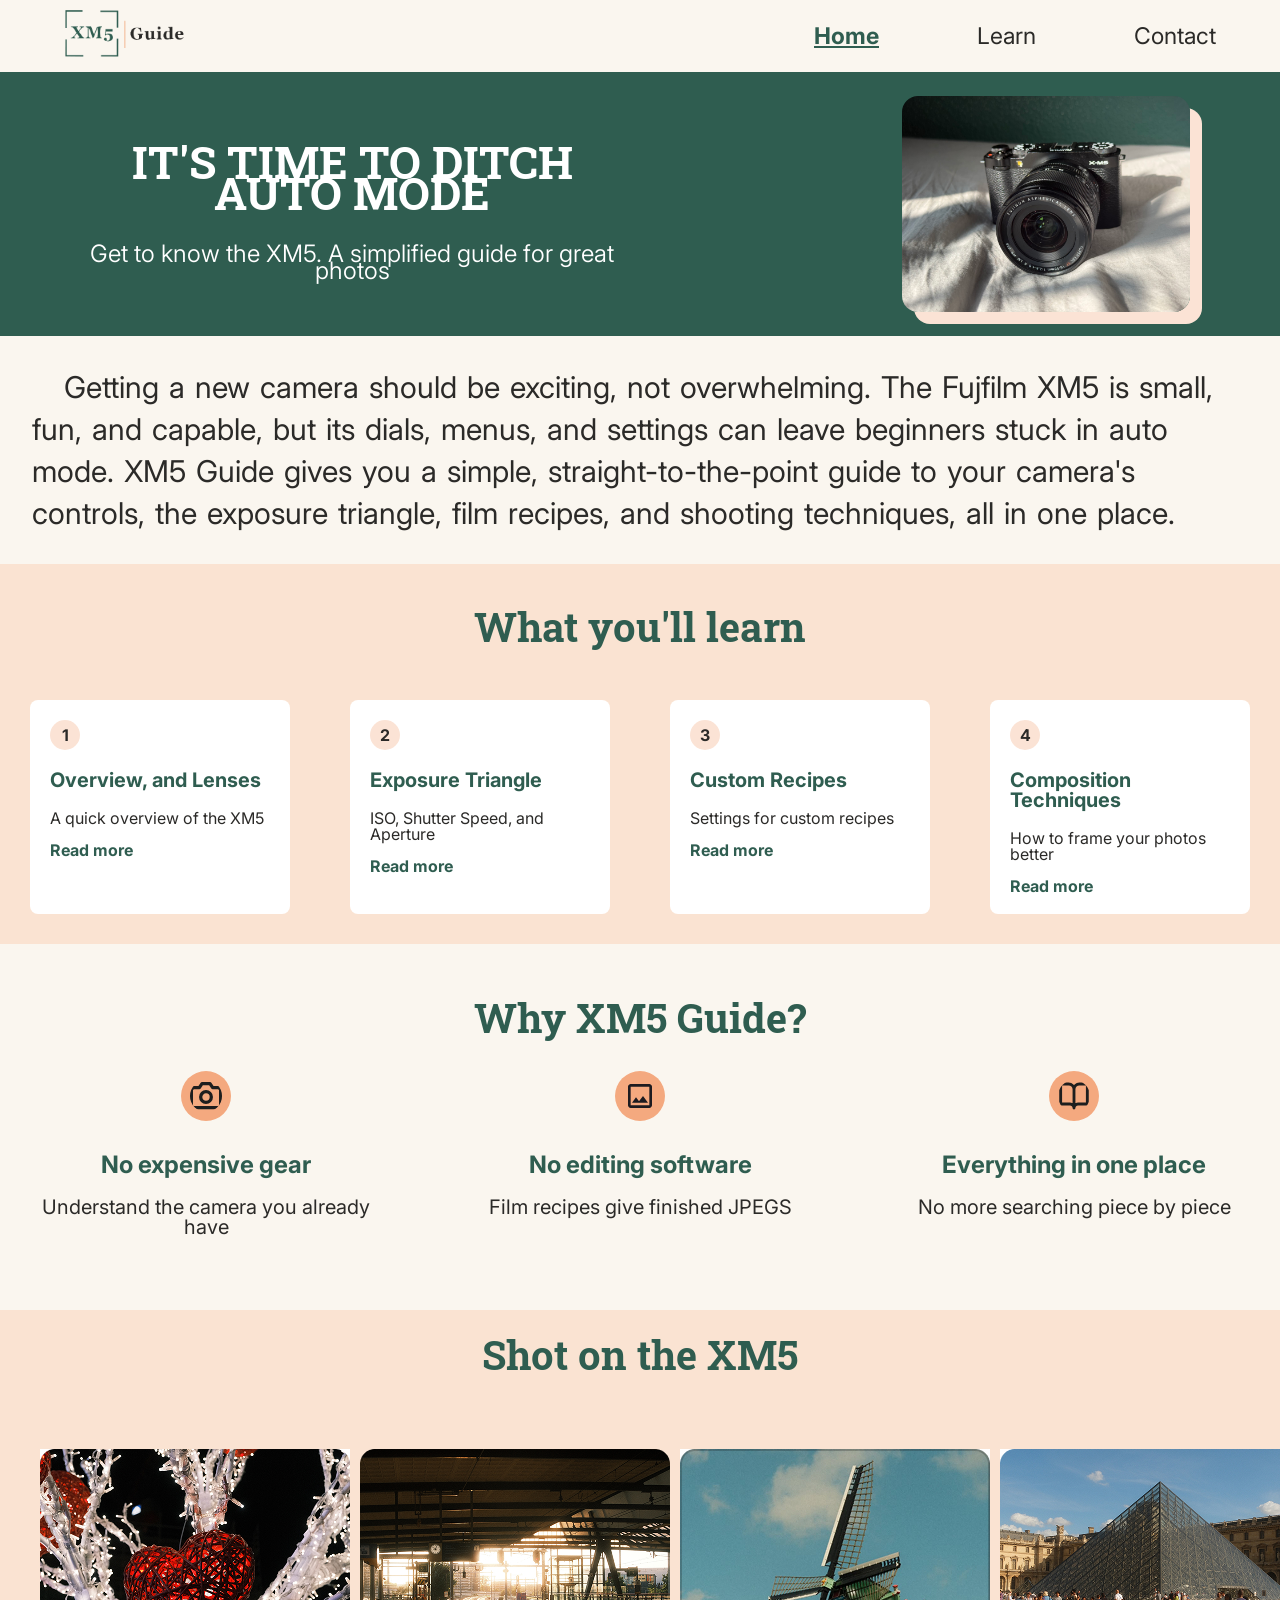
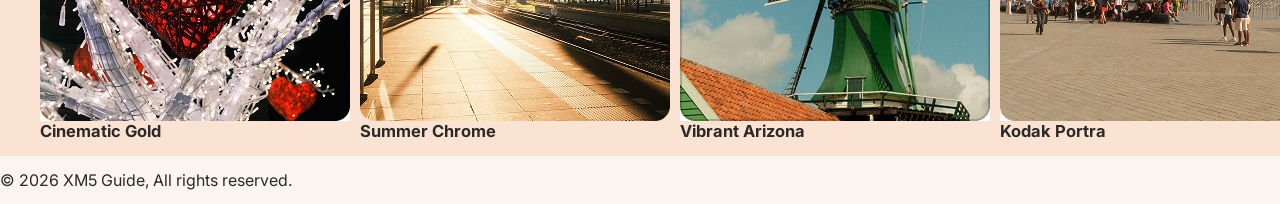
==== index.html @ 38e2e054 "home finished" ====
<!doctype html>
<html lang="en">
  <head>
    <meta charset="UTF-8" />
    <meta name="viewport" content="width=device-width, initial-scale=1.0" />
    <meta name="author" content="Christian Rosales">
    <title>XM5 Guide | Home</title>
    <link rel="stylesheet" href="css/styles.css">
  </head>
  <body>
    <header>
        <a href="#home" class="logo">
            <img src="img/logo-transparent-nav-footer.svg" alt="" title="XM5 Guide"></a>
        <nav>
            <a href="#home" aria-current="page">Home</a>
            <a href="#learn">Learn</a>
            <a href="#contact">Contact</a>
        </nav>
    </header>

    <main>
        <section id="home" class="home-top">
            <header class="home-text">
            <h1>IT'S TIME TO DITCH AUTO MODE</h1>
            <h2>Get to know the XM5. A simplified guide for great photos</h2>
            </header>
            <img src="img/hometop.jpg" alt="" title="The XM5">
            
        </section>

        <p class="intro-text">
            Getting a new camera should be exciting, not overwhelming. The Fujfilm XM5 is small, 
            fun, and capable, but its dials, menus, and settings can leave beginners stuck in auto mode. 
            XM5 Guide gives you a simple, straight-to-the-point guide to your camera's controls, the exposure triangle, film recipes, and shooting techniques, all in one place.
        </p>
        
        <section id="page-list" class="learn">
            <h2>What you'll learn</h2>
            <ul class="cards">
                <li>
                    <article class="card">
                        <p class="card-number">1</p>
                        <h3>Overview, and Lenses</h3>
                        <p>A quick overview of the XM5</p>
                        <a href="detail1.html">Read more</a>
                    </article>
                </li>
                <li>
                    <article class="card">
                        <p class="card-number">2</p>
                        <h3>Exposure Triangle</h3>
                        <p>ISO, Shutter Speed, and Aperture</p>
                        <a href="detail2.html">Read more</a>
                    </article>
                </li>
                <li>
                    <article class="card">
                        <p class="card-number">3</p>
                        <h3>Custom Recipes</h3>
                        <p>Settings for custom recipes</p>
                        <a href="detail3.html">Read more</a>
                    </article>
                </li>
                <li>
                    <article class="card">
                        <p class="card-number">4</p>
                        <h3>Composition Techniques</h3>
                        <p>How to frame your photos better</p>
                        <a href="detail4.html">Read more</a>
                    </article>
                </li>
            </ul>
        </section>

        <section id="why" class="why">
            <h2>Why XM5 Guide?</h2>
            <ul class="benefits">
                <li>
                    <img src="img/camera.svg" alt="" class="icon">
                    <h4>No expensive gear</h4>
                    <p>Understand the camera you already have</p>
                </li>
                <li>
                    <img src="img/photo.svg" alt="" class="icon">
                    <h4>No editing software</h4>
                    <p>Film recipes give finished JPEGS</p>
                </li>
                <li>
                    <img src="img/Book-open.svg" alt="" class="icon">
                    <h4>Everything in one place</h4>
                    <p>No more searching piece by piece</p>
                </li>
            </ul>
        </section>

        <section id="sample" class="sample">
            <h2>Shot on the XM5</h2>
                <ul class="sample-photos">
                    <li>
                        <figure>
                            <img src="img/Cinegold.jpg" alt="" title="Cinematic Gold">
                            <figcaption>Cinematic Gold</figcaption>
                        </figure>
                    </li>
                    <li>
                        <figure>
                            <img src="img/sumchrome.jpg" alt="" title="Summer Chrome">
                            <figcaption>Summer Chrome</figcaption>
                        </figure>
                    </li>
                    <li>
                        <figure>
                            <img src="img/vibarizona.jpg" alt="" title="Vibrant Arizona">
                            <figcaption>Vibrant Arizona</figcaption>
                        </figure>
                    </li>
                    <li>
                        <figure>
                            <img src="img/kodportra.jpg" alt="" title="Kodak Portra">
                            <figcaption>Kodak Portra</figcaption>
                        </figure>
                    </li>
                </ul>
        </section>

    </main>

    <footer>
		<p>&copy; 2026 XM5 Guide, All rights reserved.</p>
	</footer>
  </body>
</html>
---- css/styles.css ----
@import url('https://fonts.googleapis.com/css2?family=Inter:ital,opsz,wght@0,14..32,100..900;1,14..32,100..900&display=swap');
@import url('https://fonts.googleapis.com/css2?family=Roboto+Slab:wght@100..900&display=swap');

html{
    scroll-behavior: smooth;
}

a:hover{
    color:#2F5D50;
    font-weight: normal;
}

a:active{
    font-weight: bold;
    color:#2F5D50;

}

nav a[aria-current="page"]{
	text-decoration: underline #2F5D50;
    color: #2F5D50;
    font-weight: bold;
}

body{
    font-family: "Inter", sans-serif;
    margin: 0;
    background-color: #FAF6EF;
    color: #2B2A28;
    line-height: 1;
}

body > header{
	display: flex;
	justify-content: space-between;
	align-items: center;
	padding: 10px 64px;
    font-size: 23px;
    word-spacing: 60px;
}

.logo img{
	height: 48px;
	width: auto;
}

nav a{
	margin-left: 32px;
	color: #2B2A28;
	text-decoration: none;
}

.home-top{
    display: flex;
    align-items: center;
    background-color: #2F5D50;
    gap: 2rem;
    padding: 1.5rem 4rem;
    color: white;
}

.home-text{
    width: 50%;
	text-align: center;
    line-height: 0.7;
}

.home-text h1{
    font-family: "Roboto Slab", sans-serif;
    font-size: 45px;
}

.home-text h2{
    font-weight: 350;
}

.intro-text{
    font-size: 30px;
    max-width: 1300px;
    margin: 0 auto;
    padding: 30px 32px;
    line-height: 1.4;
    text-indent: 32px;
    word-spacing: 2px;
}

.home-top img{
    width: 25%;
    height: auto;
    border-radius: 1rem;
    margin-left: 20%;
    box-shadow: 12px 12px #FBE3D5;
}

.learn{
    background-color: #FAE3D2;
    padding: 10px
}

.learn h2{
    color: #2F5D50;
    text-align: center;
    font-size: 40px;
    font-family: "Roboto Slab", sans-serif;
}

.cards{
    display: flex;
    list-style: none;
    gap: 60px;
    padding: 20px 20px;
    margin: 0 auto;
    max-width: 1400px;
}

.cards li{
    width: 22%;
    background-color: white;
    border-radius: 8px;
    padding: 20px;
    gap: 3
}

.card h3{
    color:#2F5D50;
    font-size: 20px;
}

.card a{
	color: #2F5D50;
	font-weight: bold;
	text-decoration: none;
}

.card-number{
	width: 30px;
	height: 30px;
	margin: 0 0 12px;
	border-radius: 50%;
	background-color: #FBE3D5;
	text-align: center;
	line-height: 30px;
    font-size: 16px;
	font-weight: bold;
}

.why{
    list-style: none;
    gap: 60px;
    padding: 20px 20px;
    margin: 0 auto;
    max-width: 1400px;
}

.why h2
{
    color: #2F5D50;
    font-size: 40px;
    font-family: "Roboto Slab", sans-serif;
    text-align: center;
}

.benefits
{
    display: flex;
    justify-content: space-between;
    margin: 0 auto;
    list-style: none;
    padding: 0;
    max-width: 1400px;
}

.benefits h4
{
    font-size: 24px;
    text-align: center;
    color:#2F5D50;
    margin-bottom: 4px;
}

.benefits p
{
    margin-top: 0.5;
    font-size: 20px;
}

.benefits li
{
    width: 30%;
	text-align: center;
}

.icon{
	display: block;
	margin: 0 auto 12px;
	width: 32px;
	height: 32px;
	padding: 9px;
	border-radius: 50%;
	background-color: #F4A97F;
}

.sample
{
    background-color: #FAE3D2;
}

.sample h2
{
    font-family: "Roboto Slab", sans-serif;
    color: #2F5D50;
    font-size: 40px;
    text-align: center;
    padding: 25px 20px;
}

.sample-photos{
    list-style: none;
    display: flex;
    justify-content: space-between;
    max-width: 1400px;
    margin: 0 auto;
    padding: 0;
}

.sample-photos figcaption{
    font-size: 16.5px;
    font-weight: bold;
}

.sample-photos li{
	width: 25%;
}
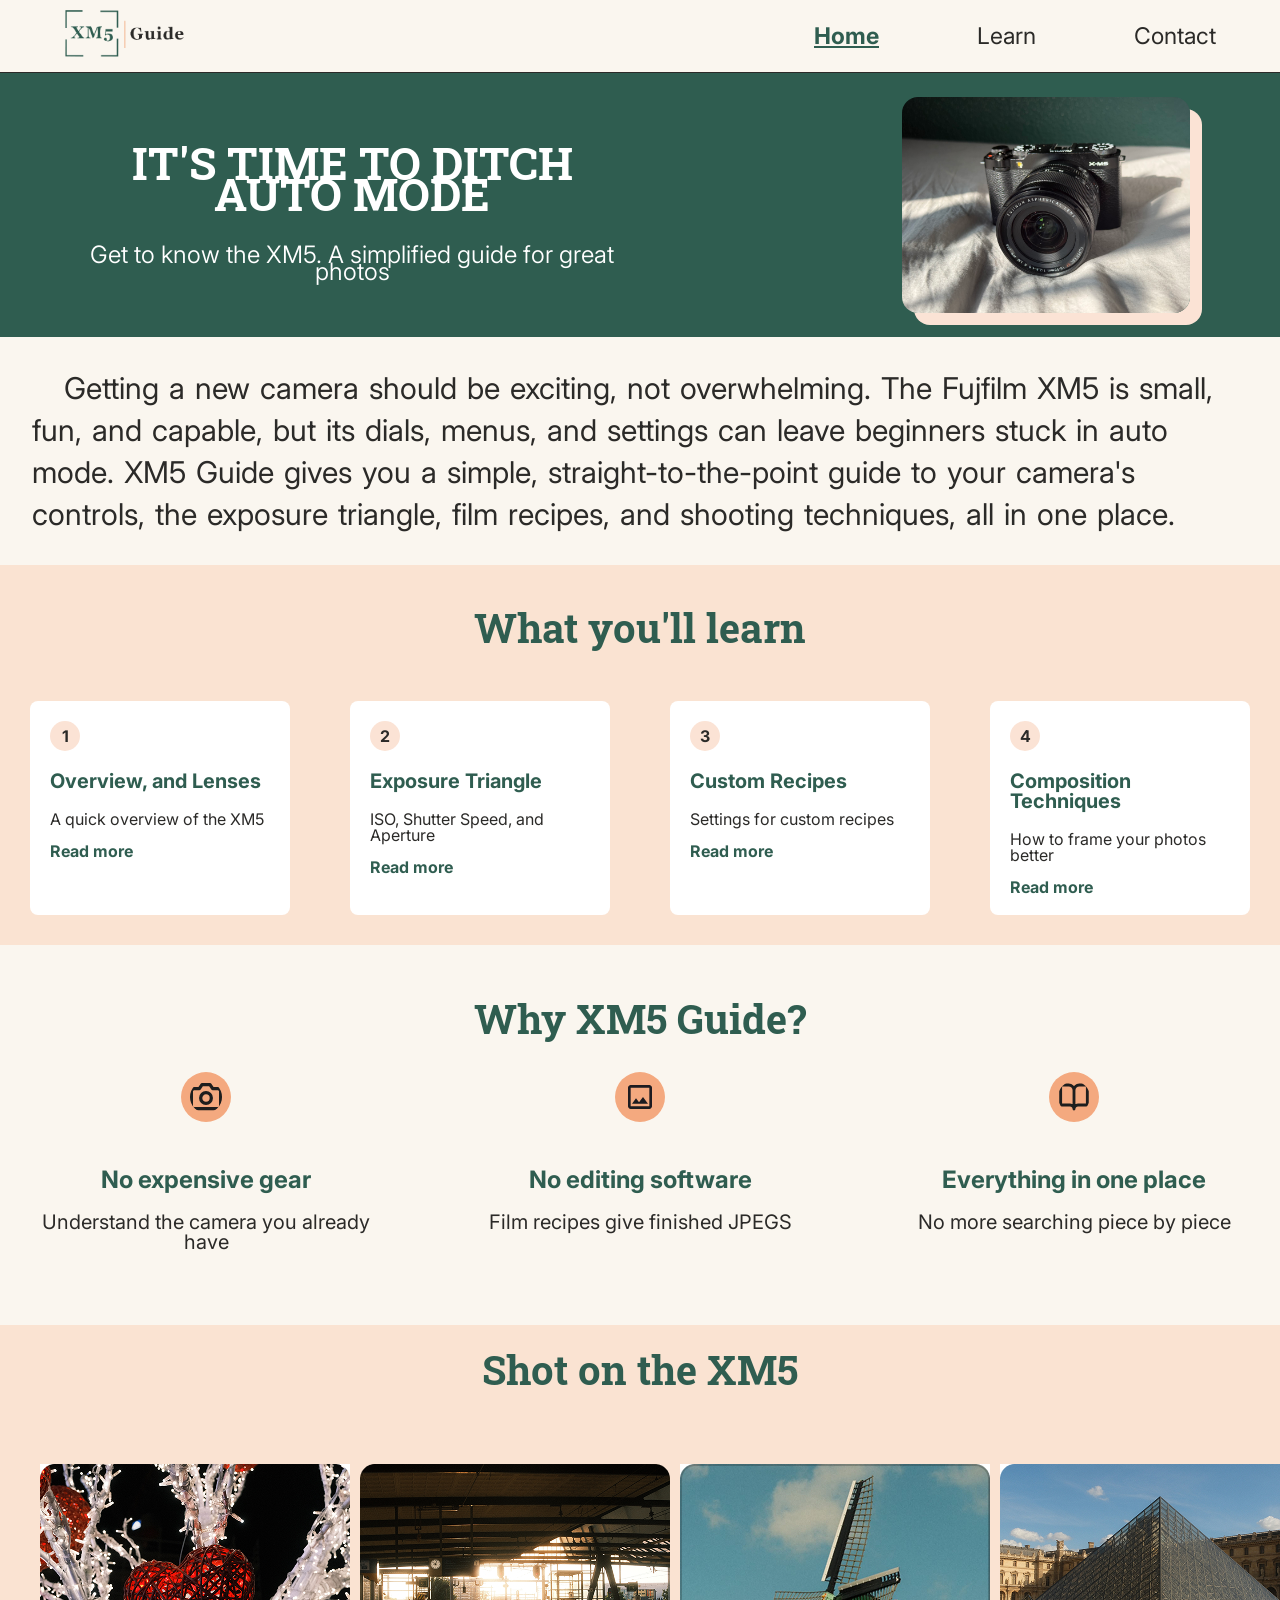
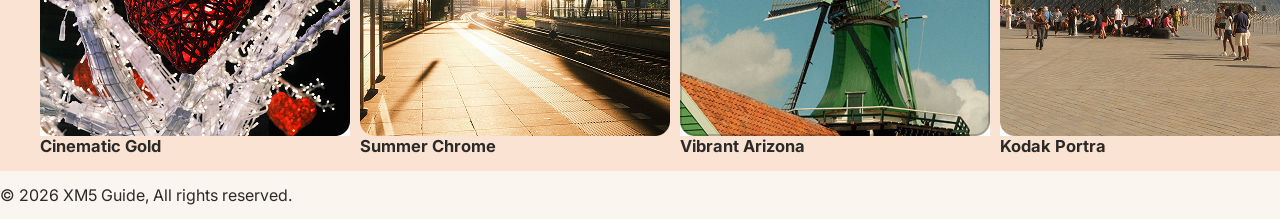
==== commit 35e49af1: "sdaasd" ====
--- a/index.html
+++ b/index.html
@@ -10,11 +10,11 @@
   <body>
     <header>
         <a href="#home" class="logo">
-            <img src="img/logo-transparent-nav-footer.svg" alt="" title="XM5 Guide"></a>
+            <img src="img/logo-transparent-nav-footer.svg" alt="XM5 Guide" title="XM5 Guide"></a>
         <nav>
             <a href="#home" aria-current="page">Home</a>
-            <a href="#learn">Learn</a>
-            <a href="#contact">Contact</a>
+            <a href="#page-list">Learn</a>
+            <a href="contact.html">Contact</a>
         </nav>
     </header>
 
@@ -24,7 +24,7 @@
             <h1>IT'S TIME TO DITCH AUTO MODE</h1>
             <h2>Get to know the XM5. A simplified guide for great photos</h2>
             </header>
-            <img src="img/hometop.jpg" alt="" title="The XM5">
+            <img src="img/hometop.jpg" alt="The XM5" title="The XM5">
             
         </section>
 
@@ -98,25 +98,25 @@
                 <ul class="sample-photos">
                     <li>
                         <figure>
-                            <img src="img/Cinegold.jpg" alt="" title="Cinematic Gold">
+                            <img src="img/Cinegold.jpg" alt="Cinematic Gold" title="Cinematic Gold">
                             <figcaption>Cinematic Gold</figcaption>
                         </figure>
                     </li>
                     <li>
                         <figure>
-                            <img src="img/sumchrome.jpg" alt="" title="Summer Chrome">
+                            <img src="img/sumchrome.jpg" alt="Summer Chrome" title="Summer Chrome">
                             <figcaption>Summer Chrome</figcaption>
                         </figure>
                     </li>
                     <li>
                         <figure>
-                            <img src="img/vibarizona.jpg" alt="" title="Vibrant Arizona">
+                            <img src="img/vibarizona.jpg" alt="Vibrant Arizona" title="Vibrant Arizona">
                             <figcaption>Vibrant Arizona</figcaption>
                         </figure>
                     </li>
                     <li>
                         <figure>
-                            <img src="img/kodportra.jpg" alt="" title="Kodak Portra">
+                            <img src="img/kodportra.jpg" alt="Kodak Portra" title="Kodak Portra">
                             <figcaption>Kodak Portra</figcaption>
                         </figure>
                     </li>
--- a/css/styles.css
+++ b/css/styles.css
@@ -37,6 +37,9 @@
 	padding: 10px 64px;
     font-size: 23px;
     word-spacing: 60px;
+    border-bottom-width: 1px;
+	border-bottom-style: solid;
+	border-bottom-color: #2B2A28;
 }
 
 .logo img{
@@ -191,7 +194,6 @@
 }
 
 .icon{
-	display: block;
 	margin: 0 auto 12px;
 	width: 32px;
 	height: 32px;
@@ -231,3 +233,137 @@
 .sample-photos li{
 	width: 25%;
 }
+
+
+/* DETAIL PAGE 1 */
+
+.main-header{
+    color:#2F5D50;
+    font-size: 40px;
+    font-family: "Roboto Slab", sans-serif;
+    text-align: center;
+}
+
+
+
+.section1 ul{
+    display: flex;
+    list-style: none;
+    gap: 90px;
+    padding: 0px;
+    margin: 0 auto;
+    max-width: 1500px;
+}
+
+.section1 img
+{
+    width: 445px;
+    height: auto;
+
+}
+
+.section1 li{
+    display: flex;
+    flex-direction: column;
+	width: 48%;
+	background-color: #FBE3D5;
+	border-radius: 20px;
+	padding: 20px 20px 40px;
+}
+
+.section1 p{
+    font-size: 20px;
+    line-height: 1.5;
+    padding: 0 20px;
+    margin-top: 15px;
+    min-height: 180px;
+}
+
+.section1 h3{
+    font-size:26px;
+    padding: 0 20px;
+    font-family: "Roboto Slab", sans-serif;
+}
+
+.section1 h2{
+    max-width: 1500px;
+    margin: 15px auto;
+    font-size: 30px;
+    font-family: "Roboto Slab", sans-serif;
+}
+
+.section1 figure{
+	margin: auto 0 0;
+	text-align: center;
+}
+
+.section2{
+    margin-top: 60px;
+    margin-bottom: 60px;
+}
+
+.section2 ul{
+    display: flex;
+    list-style: none;
+    gap: 90px;
+    padding: 0px;
+    margin: 0 auto;
+    max-width: 1500px;
+}
+
+.section2 img
+{
+    width: 542px;
+    height: auto;
+
+}
+
+.section2 li{
+    display: flex;
+    flex-direction: column;
+	width: 48%;
+	background-color: white;
+	border-radius: 20px;
+	padding: 20px 20px 40px;
+}
+
+.section2 p{
+    font-size: 20px;
+    line-height: 1.5;
+    padding: 0 20px;
+    margin-top: 15px;
+    min-height: 180px;
+}
+
+.section2 h3{
+    font-size:26px;
+    padding: 0 20px;
+    font-family: "Roboto Slab", sans-serif;
+    color:#2F5D50
+}
+
+.section2 h2{
+    max-width: 1500px;
+    margin: 15px auto;
+    font-size: 30px;
+    font-family: "Roboto Slab", sans-serif;
+    color:#2F5D50
+}
+
+.section2 figure{
+	margin: auto 0 0;
+	text-align: center;
+}
+
+figcaption{
+    font-size: 9px;
+}
+
+.lens-info{
+    max-width: 1460px;
+	background-color: #2F5D50;
+	border-radius: 20px;
+	padding: 20px 20px 40px;
+    color: #FAF6EF;
+    margin: 0 auto;
+}
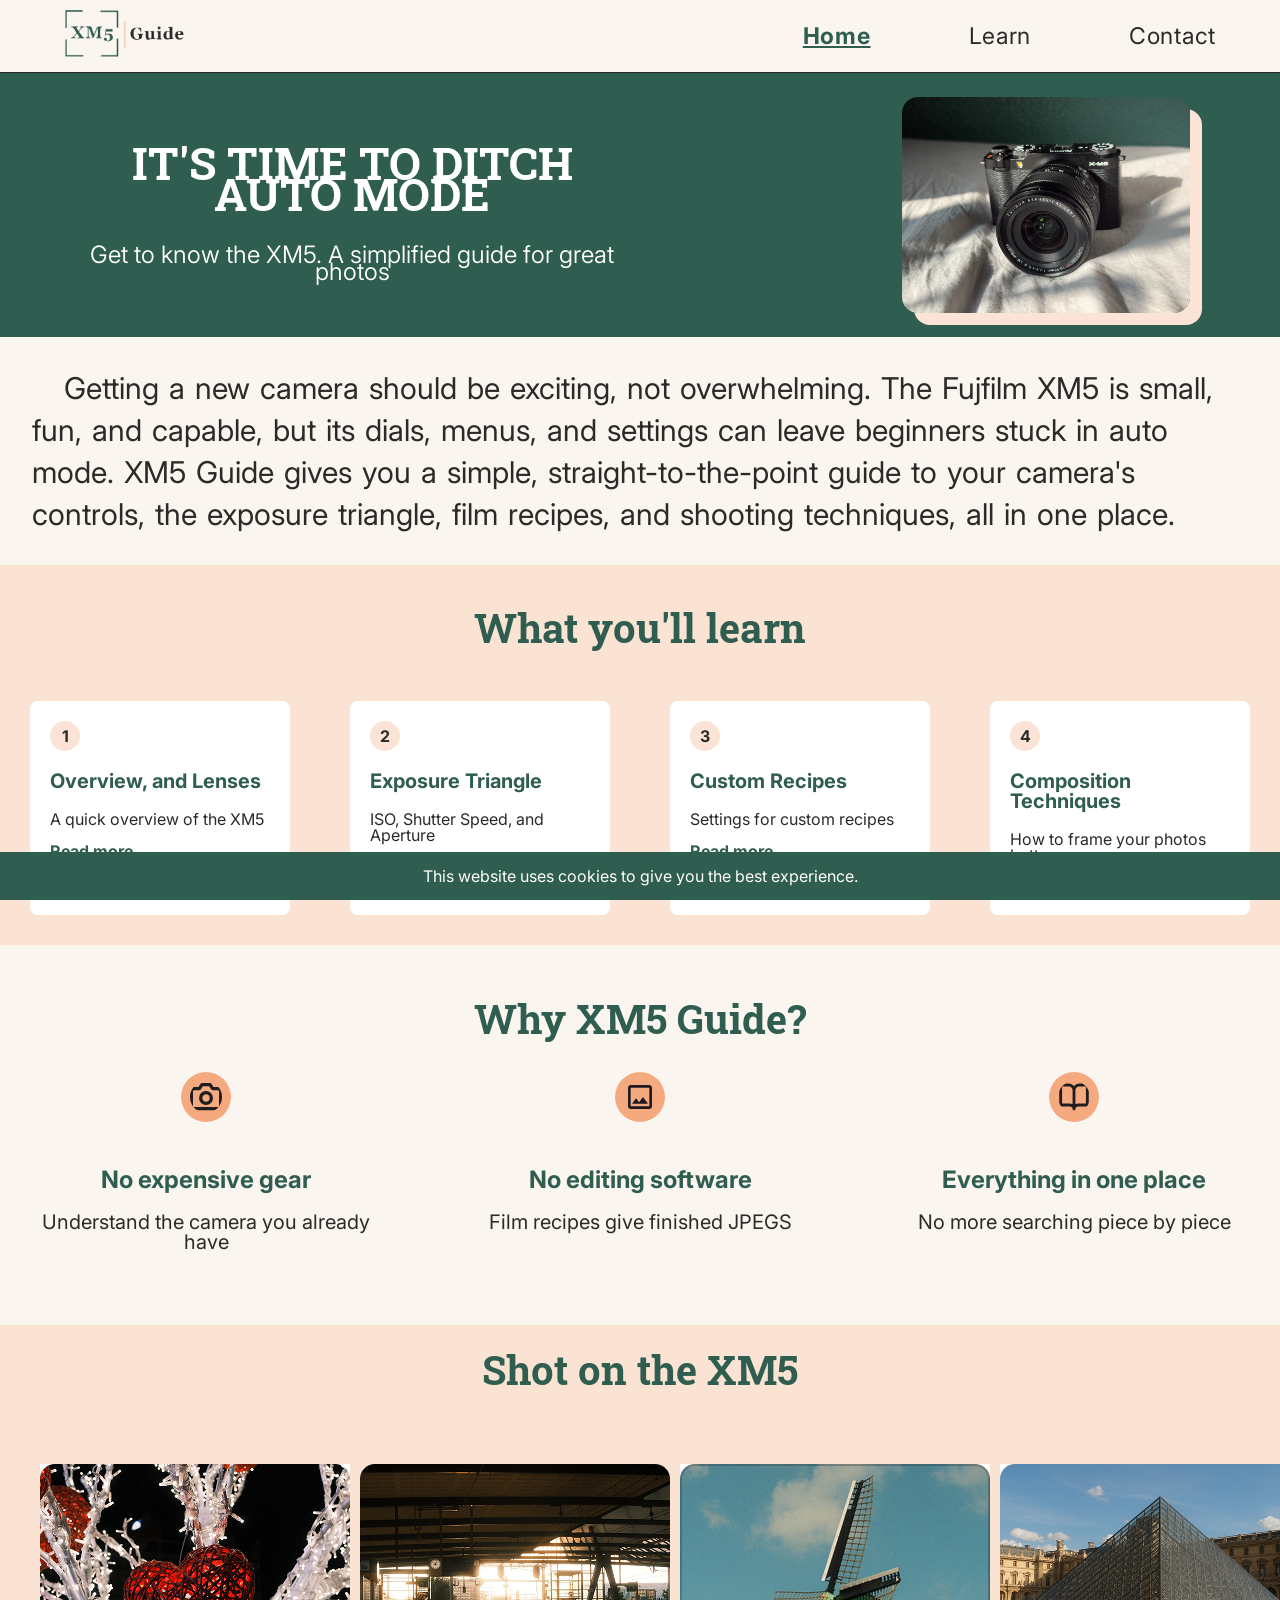
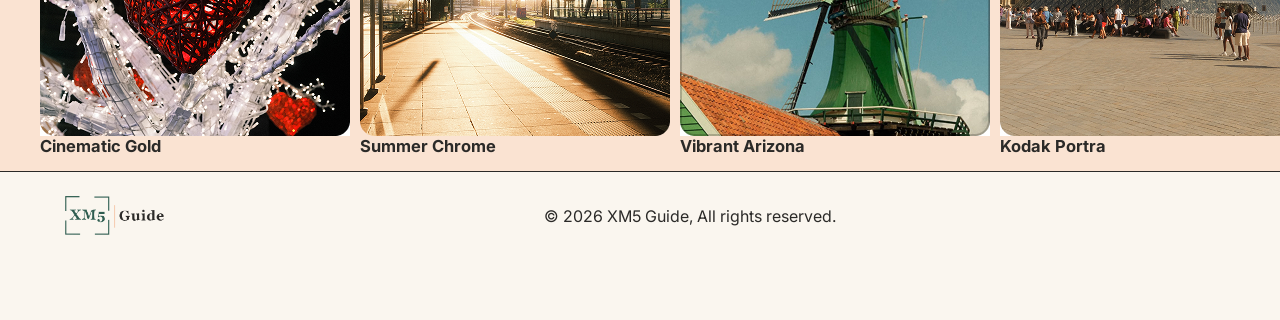
==== commit 0449e476: "contact done" ====
--- a/index.html
+++ b/index.html
@@ -126,7 +126,12 @@
     </main>
 
     <footer>
+		<img src="img/logo-transparent-nav-footer.svg" alt="XM5 Guide" title="XM5 Guide" class="footer-logo">
 		<p>&copy; 2026 XM5 Guide, All rights reserved.</p>
 	</footer>
-  </body>
+
+	<aside class="cookies">
+		<p>This website uses cookies to give you the best experience.</p>
+	</aside>
+</body>
 </html>
--- a/css/styles.css
+++ b/css/styles.css
@@ -28,6 +28,7 @@
     background-color: #FAF6EF;
     color: #2B2A28;
     line-height: 1;
+    padding-bottom: 60px;
 }
 
 body > header{
@@ -51,6 +52,7 @@
 	margin-left: 32px;
 	color: #2B2A28;
 	text-decoration: none;
+    letter-spacing: 0.7px;
 }
 
 .home-top{
@@ -366,4 +368,781 @@
 	padding: 20px 20px 40px;
     color: #FAF6EF;
     margin: 0 auto;
+    font-weight: 400;
+    line-height: 1.5;
+    font-size: 20px;
+}
+
+.lens-info h2
+{
+    font-family: "Roboto Slab", sans-serif;
+    font-size: 30px;
+}
+
+.lens-types{
+    display: flex;
+    list-style: none;
+    justify-content: center;
+    gap: 30px;
+    padding: 0;
+    max-width: 1400px;
+    color:#2B2A28;
+}
+
+.lens-types li
+{
+    width: 42%;
+    background-color: #FAF6EF;
+    list-style: none;
+    border-radius: 18px;
+    padding: 20px;
+    margin: 20px 0;
+}
+
+.lens-types h3{
+    color: #2F5D50;
+    font-weight: bold;
+    font-size: 28px;
+    margin: 0 0 15px;
+}
+
+.lens-types p{
+    font-size: 25px;
+    margin: 5px;
+}
+
+/* DETAIL PAGE 2 */
+
+.main-photo{
+    display: flex;
+    justify-self: center;
+    width: 722px;
+    height: auto;
+    padding-top: 60px;
+}
+
+.detail2-header{
+    font-family: "Roboto Slab", sans-serif;
+    font-size: 40px;
+    color:#2F5D50;
+    text-align: center;
+    margin-top: 40px;
+    margin-bottom: 60px;
+}
+
+.exp-triangle ul{
+    display: flex;
+    list-style: none;
+    gap: 90px;
+    padding: 0px;
+    margin: 0 auto;
+    max-width: 1500px;
+}
+.exp-triangle li{
+    display: flex;
+    flex-direction: column;
+	width: 48%;
+	background-color: #FBE3D5;
+	border-radius: 20px;
+	padding: 20px 20px 40px;
+    box-shadow: 0 -8px #F2B38A;
+}
+
+.exp-triangle h3{
+    font-weight: bold;
+    font-size: 26px;
+}
+
+.exp-triangle p{
+    line-height: 1.5;
+    font-size: 18px;
+}
+
+.exp-triangle p,
+.exp-triangle h3{
+    padding: 0 10px;
+}
+
+.exposure-tips{
+    background-color:#FAE3D2;
+}
+
+.rule-of-thumb{
+	margin: 24px 0 0;
+	padding-left: 16px;
+	border-left-width: 4px;
+	border-left-style: solid;
+	border-left-color: #F4A97F;
+	font-style: italic;
+}
+
+.exposure-tips h2{
+    text-align: center;
+    font-size: 40px;
+    font-weight: bold;
+    font-family: "Roboto Slab", sans-serif;
+    padding-top: 30px;
+    color:#2F5D50;
+}
+
+.tips{
+    display: flex;
+    justify-content: center;
+    list-style: none;
+    gap: 60px;
+    padding: 20px 20px;
+    margin: 0 auto;
+    max-width: 1400px;
+}
+
+.tips li{
+    width: 29%;
+    background-color: white;
+    border-radius: 8px;
+    padding: 20px;
+    gap: 3
+}
+.tip-number{
+	width: 33px;
+	height: 30px;
+	margin: 0 0 12px;
+	border-radius: 50%;
+	background-color: #F2B38A;
+	text-align: center;
+	line-height: 32px;
+    font-size: 18px;
+	font-weight: bold;
+    padding-top: 3px;
+}
+
+.tip p{
+    line-height: 28px;
+    font-size: 19px;
+}
+
+.tip h3{
+    color: #2F5D50;
+    font-weight: bold;
+    font-size: 24px;
+}
+
+/* DETIAL PAGE 3 */
+
+.detail3-header{
+    margin-top: 40px;
+    font-size: 40px;
+    text-align: center;
+    font-family: "Roboto Slab", sans-serif;
+    color:#2F5D50;
+    font-weight: bold;
+    margin-bottom: 30px;
+}
+
+.recipe{
+	display: flex;
+	gap: 20px;
+	max-width: 900px;
+	margin: 30px auto 20px;
+	padding: 16px;
+	background-color: white;
+	border-radius: 30px;
+	border-width: 1px;
+	border-style: solid;
+	border-color: #2B2A28;
+}
+
+.recipe img{
+	width: 359px;
+	height: auto;
+    border-radius: 30px;
+}
+
+.recipe h3{
+	margin: 0 0 8px;
+	color: #2F5D50;
+	font-family: "Roboto Slab", serif;
+	font-size: 30px;
+}
+
+.recipe p{
+	margin-top: 15px;
+	font-size: 20px;
+}
+
+.recipe strong{
+    color: #2F5D50;
+    font-weight: 700;
+}
+
+.set-up
+{
+    background-color: #FAE3D2;
+}
+
+.set-up h2{
+    text-align: center;
+    color: #2F5D50;
+    font-weight: bold;
+    font-size: 38px;
+    padding-top: 20px;
+    font-family: "Roboto Slab", sans-serif;
+}
+
+.set-up ul{
+    list-style: none;
+    padding: 15px;
+    margin: 0 auto;
+    max-width: 900px;
+}
+
+.set-up li{
+    list-style: none;
+    font-size: 20px;
+    font-weight: 500;
+    padding-bottom: 1px;
+    margin-bottom: 24px;
+}
+
+.step{
+    display: flex;
+    align-items: center;
+    gap: 20px;
+}
+
+.step-number{
+    width: 30px;
+    height: 30px;
+    margin: 0;
+    border-radius: 50%;
+    background-color: #F4A97F;
+    text-align: center;
+    line-height: 30px;
+    font-size: 16px;
+    font-weight: bold;
+}
+
+.step p{
+    margin: 0;
+    max-width: 800px;
+}
+
+/* DETAIL PAGE 4 */
+
+.detail4-header{
+	color: #2F5D50;
+	font-family: "Roboto Slab", serif;
+	font-size: 40px;
+	text-align: center;
+}
+
+.composition-intro{
+	max-width: 1000px;
+	margin: 0 auto 20px;
+	padding: 0 16px;
+	font-size: 24px;
+	line-height: 1.5;
+}
+
+.composition{
+	display: flex;
+	gap: 20px;
+	max-width: 900px;
+	margin: 0 auto 20px;
+	padding: 16px;
+	background-color: white;
+	border-radius: 16px;
+	border-width: 1px;
+	border-style: solid;
+	border-color: #2B2A28;
+}
+
+.composition img{
+	width: 401px;
+	height: auto;
+}
+
+.composition article{
+	width: 70%;
+}
+
+.composition h2{
+	margin: 0 0 23px;
+	color: #2F5D50;
+	font-family: "Roboto Slab", serif;
+	font-size: 32px;
+}
+
+.composition p{
+	margin: 0 0 20px;
+	font-size: 26px;
+	line-height: 1.4;
+}
+
+/* CONTACT */
+
+.contact{
+	display: flex;
+	align-items: center;
+	justify-content: center;
+	gap: 60px;
+	max-width: 1400px;
+	margin: 0 auto;
+	padding: 90px 30px 60px;
+}
+
+.contact form{
+	position: relative;
+	width: 520px;
+	padding: 44px;
+	background-color: #FBE3D5;
+	border-radius: 28px;
+	border-top-width: 14px;
+	border-top-style: solid;
+	border-top-color: #F4A97F;
+	border-right-width: 14px;
+	border-right-style: solid;
+	border-right-color: #F4A97F;
+}
+
+.contact label{
+	font-size: 20px;
+}
+
+.star{
+	color: #D0342C;
+}
+
+.salutation{
+	display: flex;
+	justify-content: space-around;
+	align-items: center;
+	padding: 20px;
+	margin: 0 0 24px;
+	border-width: 1px;
+	border-style: solid;
+	border-color: #2B2A28;
+	border-radius: 10px;
+}
+
+.salutation input{
+	width: 24px;
+	height: 24px;
+	margin: 0 8px 0 0;
+}
+
+.contact input[type="text"],
+.contact input[type="email"],
+.contact input[type="tel"],
+.contact textarea{
+	width: 482px;
+	padding: 18px;
+	margin: 8px 0 24px;
+	background-color: #FBE3D5;
+	border-width: 1px;
+	border-style: solid;
+	border-color: #2B2A28;
+	border-radius: 10px;
+	font-size: 22px;
+	font-family: "Inter", sans-serif;
+}
+
+.contact textarea{
+	height: 210px;
+}
+
+.submit{
+	text-align: center;
+	margin: 8px 0 0;
+}
+
+.contact input[type="submit"]{
+	padding: 16px 80px;
+	background-color: #2F5D50;
+	color: white;
+	border-style: none;
+	border-radius: 40px;
+	font-size: 24px;
+	cursor: pointer;
+}
+
+.contact input[type="submit"]:hover{
+	background-color: #F4A97F;
+	color: #2B2A28;
+}
+
+.contact article{
+	width: 640px;
+	text-align: center;
+}
+
+.contact article h1{
+	margin-top: 0;
+	color: #2F5D50;
+	font-family: "Roboto Slab", serif;
+	font-size: 56px;
+}
+
+.contact article p{
+	color: #2F5D50;
+	font-family: "Roboto Slab", serif;
+	font-size: 28px;
+	line-height: 1.4;
+}
+
+/* FOOTER */
+
+footer{
+	display: flex;
+	align-items: center;
+	padding: 24px 64px;
+	border-top-width: 1px;
+	border-top-style: solid;
+	border-top-color: #2B2A28;
+}
+
+.footer-logo{
+	height: 40px;
+	width: auto;
+}
+
+footer p{
+	margin: 0 auto;
+}
+
+/* COOKIES */
+
+.cookies{
+	position: fixed;
+	bottom: 0;
+	left: 0;
+	right: 0;
+	z-index: 9999;
+	padding: 16px;
+	background-color: #2F5D50;
+	color: white;
+	text-align: center;
+}
+
+.cookies p{
+	margin: 0;
+}
+
+/* PHONE: 768px or narrower */
+
+@media (max-width: 768px){
+
+	/* header, footer, cookies */
+
+	body{
+		padding-bottom: 90px;
+	}
+
+	body > header{
+		flex-direction: column;
+		gap: 10px;
+		padding: 10px 20px;
+		font-size: 18px;
+		word-spacing: 5px;
+	}
+
+	nav a{
+		margin-left: 10px;
+		margin-right: 10px;
+	}
+
+	footer{
+		flex-direction: column;
+		gap: 10px;
+		padding: 20px;
+	}
+
+	footer p{
+		text-align: center;
+		font-size: 14px;
+	}
+
+	.cookies{
+		padding: 12px;
+	}
+
+	.cookies p{
+		font-size: 14px;
+	}
+
+	/* home */
+
+	.home-top{
+		flex-direction: column;
+		padding: 24px 20px;
+	}
+
+	.home-text{
+		width: 100%;
+		line-height: 1.3;
+	}
+
+	.home-text h1{
+		font-size: 30px;
+	}
+
+	.home-text h2{
+		font-size: 18px;
+	}
+
+	.home-top img{
+		width: 80%;
+		margin-left: 0;
+	}
+
+	.intro-text{
+		font-size: 20px;
+		padding: 20px;
+	}
+
+	.learn h2,
+	.why h2,
+	.sample h2{
+		font-size: 30px;
+	}
+
+	.cards,
+	.benefits,
+	.sample-photos{
+		flex-direction: column;
+		gap: 20px;
+	}
+
+	.cards li,
+	.benefits li,
+	.sample-photos li{
+		width: auto;
+	}
+
+	.benefits h4{
+		font-size: 20px;
+	}
+
+	.benefits p{
+		font-size: 18px;
+	}
+
+	.sample-photos img{
+		width: 100%;
+		height: auto;
+	}
+
+	/* detail pages: titles and sections */
+
+	.main-header,
+	.detail2-header,
+	.detail3-header,
+	.detail4-header{
+		font-size: 28px;
+		line-height: 1.3;
+		padding: 0 20px;
+	}
+
+	.section1,
+	.section2,
+	.exp-triangle{
+		padding: 0 20px;
+	}
+
+	/* detail 1 */
+
+	.section1 ul,
+	.section2 ul{
+		flex-direction: column;
+		gap: 30px;
+	}
+
+	.section1 li,
+	.section2 li{
+		width: auto;
+	}
+
+	.section1 img,
+	.section2 img{
+		width: 100%;
+		height: auto;
+	}
+
+	.section1 p,
+	.section2 p{
+		min-height: 0;
+		padding: 0;
+		font-size: 18px;
+	}
+
+	.section1 h3,
+	.section2 h3{
+		padding: 0;
+		font-size: 22px;
+	}
+
+	.lens-info{
+		margin: 0 20px;
+		font-size: 18px;
+	}
+
+	.lens-info h2{
+		font-size: 24px;
+	}
+
+	.lens-types{
+		flex-direction: column;
+		gap: 0;
+	}
+
+	.lens-types li{
+		width: auto;
+		margin: 10px 0;
+	}
+
+	.lens-types h3{
+		font-size: 22px;
+	}
+
+	.lens-types p{
+		font-size: 18px;
+	}
+
+	/* detail 2 */
+
+	.main-photo{
+		width: 90%;
+		padding-top: 20px;
+	}
+
+	.exp-triangle ul,
+	.tips{
+		flex-direction: column;
+		gap: 30px;
+	}
+
+	.exp-triangle li,
+	.tips li{
+		width: auto;
+	}
+
+	.exp-triangle h3{
+		font-size: 22px;
+	}
+
+	.exposure-tips h2{
+		font-size: 30px;
+	}
+
+	/* detail 3 */
+
+	.recipe{
+		flex-direction: column;
+		margin: 20px;
+	}
+
+	.recipe img{
+		width: 100%;
+	}
+
+	.recipe h3{
+		font-size: 24px;
+	}
+
+	.recipe p{
+		font-size: 18px;
+	}
+
+	.set-up h2{
+		font-size: 30px;
+	}
+
+	.step{
+		flex-direction: column;
+		align-items: flex-start;
+		gap: 10px;
+	}
+
+	/* detail 4 */
+
+	.composition-intro{
+		font-size: 20px;
+	}
+
+	.composition{
+		flex-direction: column;
+		margin: 0 20px 20px;
+	}
+
+	.composition img{
+		width: 100%;
+	}
+
+	.composition article{
+		width: auto;
+	}
+
+	.composition h2{
+		font-size: 26px;
+	}
+
+	.composition p{
+		font-size: 20px;
+	}
+
+	/* contact */
+
+	.contact{
+		flex-direction: column;
+		align-items: stretch;
+		gap: 30px;
+		padding: 30px 20px;
+	}
+
+	.contact form{
+		width: auto;
+		padding: 20px;
+	}
+
+	.contact label{
+		font-size: 18px;
+	}
+
+	.salutation{
+		padding: 10px;
+	}
+
+	.contact input[type="text"],
+	.contact input[type="email"],
+	.contact input[type="tel"],
+	.contact textarea{
+		width: 85%;
+		padding: 12px;
+		font-size: 18px;
+	}
+
+	.contact input[type="submit"]{
+		padding: 14px 50px;
+		font-size: 20px;
+	}
+
+	.contact article{
+		width: auto;
+	}
+
+	.contact article h1{
+		font-size: 36px;
+	}
+
+	.contact article p{
+		font-size: 22px;
+	}
+}
+
+/* PC */
+
+@media (min-width: 769px){
+
+	nav a:hover{
+		text-decoration: underline;
+	}
 }
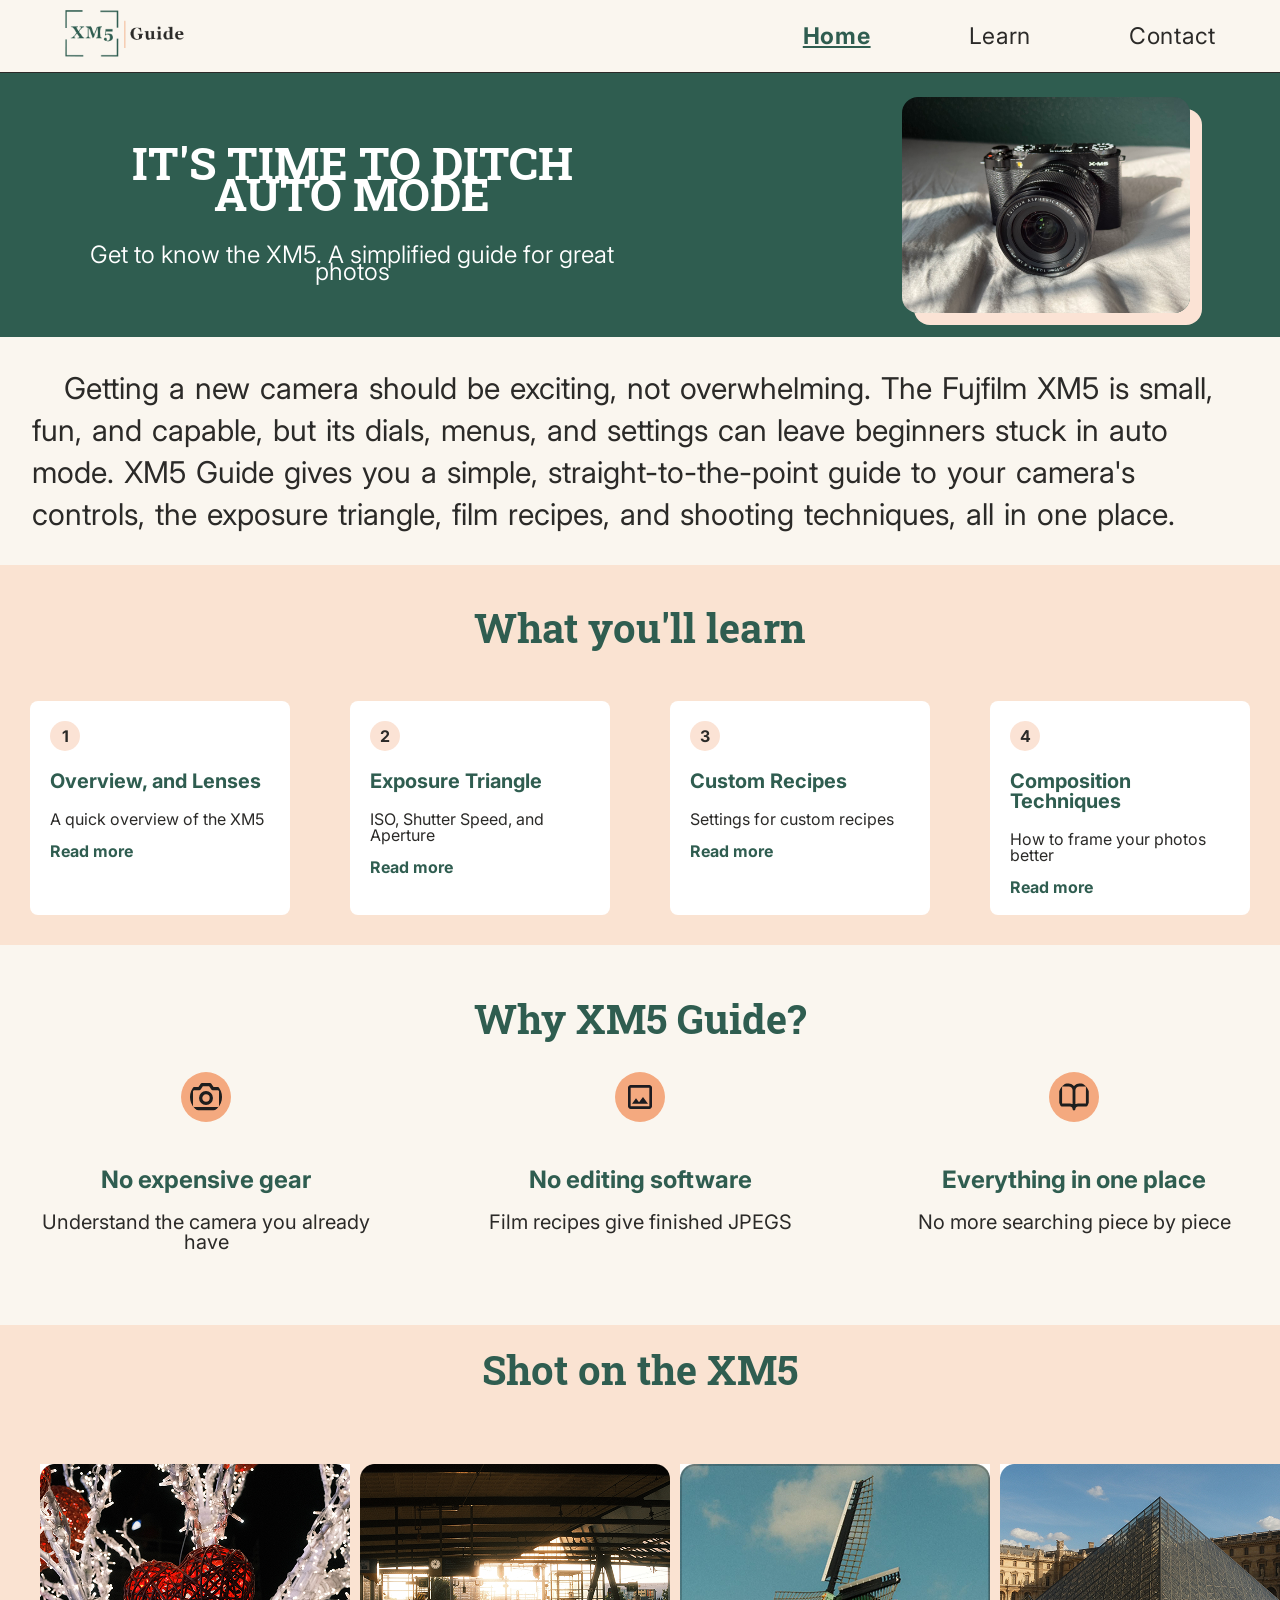
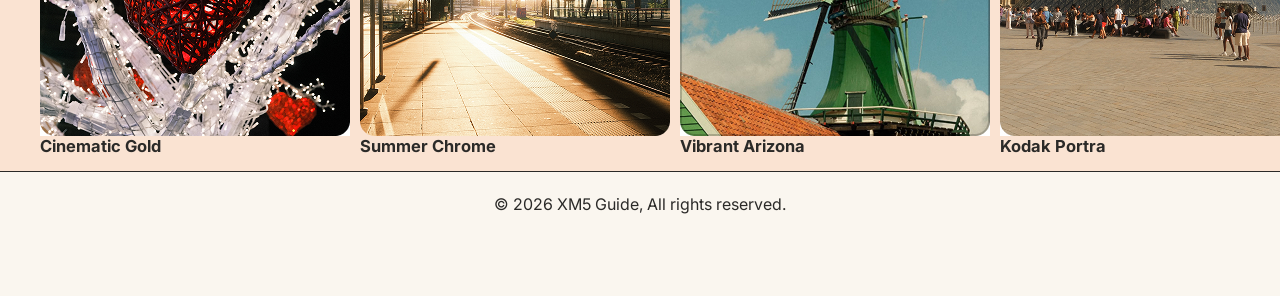
==== commit e3f30604: ",.." ====
--- a/index.html
+++ b/index.html
@@ -1,137 +1,152 @@
 <!doctype html>
 <html lang="en">
-  <head>
-    <meta charset="UTF-8" />
-    <meta name="viewport" content="width=device-width, initial-scale=1.0" />
-    <meta name="author" content="Christian Rosales">
-    <title>XM5 Guide | Home</title>
-    <link rel="stylesheet" href="css/styles.css">
-  </head>
-  <body>
-    <header>
-        <a href="#home" class="logo">
-            <img src="img/logo-transparent-nav-footer.svg" alt="XM5 Guide" title="XM5 Guide"></a>
-        <nav>
-            <a href="#home" aria-current="page">Home</a>
-            <a href="#page-list">Learn</a>
-            <a href="contact.html">Contact</a>
-        </nav>
-    </header>
+	<head>
+		<meta charset="UTF-8" />
+		<meta name="viewport" content="width=device-width, initial-scale=1.0" />
+		<meta name="author" content="Christian Rosales" />
+		<title>XM5 Guide | Home</title>
+		<link rel="stylesheet" href="css/styles.css" />
+	</head>
+	<body>
+		<header>
+			<a href="#home" class="logo">
+				<img
+					src="img/logo-transparent-nav-footer.svg"
+					alt="XM5 Guide"
+					title="XM5 Guide"
+			/></a>
+			<nav>
+				<a href="#home" aria-current="page">Home</a>
+				<a href="#page-list">Learn</a>
+				<a href="contact.html">Contact</a>
+			</nav>
+		</header>
 
-    <main>
-        <section id="home" class="home-top">
-            <header class="home-text">
-            <h1>IT'S TIME TO DITCH AUTO MODE</h1>
-            <h2>Get to know the XM5. A simplified guide for great photos</h2>
-            </header>
-            <img src="img/hometop.jpg" alt="The XM5" title="The XM5">
-            
-        </section>
+		<main>
+			<section id="home" class="home-top">
+				<header class="home-text">
+					<h1>IT'S TIME TO DITCH AUTO MODE</h1>
+					<h2>Get to know the XM5. A simplified guide for great photos</h2>
+				</header>
+				<img src="img/hometop.jpg" alt="The XM5" title="The XM5" />
+			</section>
 
-        <p class="intro-text">
-            Getting a new camera should be exciting, not overwhelming. The Fujfilm XM5 is small, 
-            fun, and capable, but its dials, menus, and settings can leave beginners stuck in auto mode. 
-            XM5 Guide gives you a simple, straight-to-the-point guide to your camera's controls, the exposure triangle, film recipes, and shooting techniques, all in one place.
-        </p>
-        
-        <section id="page-list" class="learn">
-            <h2>What you'll learn</h2>
-            <ul class="cards">
-                <li>
-                    <article class="card">
-                        <p class="card-number">1</p>
-                        <h3>Overview, and Lenses</h3>
-                        <p>A quick overview of the XM5</p>
-                        <a href="detail1.html">Read more</a>
-                    </article>
-                </li>
-                <li>
-                    <article class="card">
-                        <p class="card-number">2</p>
-                        <h3>Exposure Triangle</h3>
-                        <p>ISO, Shutter Speed, and Aperture</p>
-                        <a href="detail2.html">Read more</a>
-                    </article>
-                </li>
-                <li>
-                    <article class="card">
-                        <p class="card-number">3</p>
-                        <h3>Custom Recipes</h3>
-                        <p>Settings for custom recipes</p>
-                        <a href="detail3.html">Read more</a>
-                    </article>
-                </li>
-                <li>
-                    <article class="card">
-                        <p class="card-number">4</p>
-                        <h3>Composition Techniques</h3>
-                        <p>How to frame your photos better</p>
-                        <a href="detail4.html">Read more</a>
-                    </article>
-                </li>
-            </ul>
-        </section>
+			<p class="intro-text">
+				Getting a new camera should be exciting, not overwhelming. The Fujfilm
+				XM5 is small, fun, and capable, but its dials, menus, and settings can
+				leave beginners stuck in auto mode. XM5 Guide gives you a simple,
+				straight-to-the-point guide to your camera's controls, the exposure
+				triangle, film recipes, and shooting techniques, all in one place.
+			</p>
 
-        <section id="why" class="why">
-            <h2>Why XM5 Guide?</h2>
-            <ul class="benefits">
-                <li>
-                    <img src="img/camera.svg" alt="" class="icon">
-                    <h4>No expensive gear</h4>
-                    <p>Understand the camera you already have</p>
-                </li>
-                <li>
-                    <img src="img/photo.svg" alt="" class="icon">
-                    <h4>No editing software</h4>
-                    <p>Film recipes give finished JPEGS</p>
-                </li>
-                <li>
-                    <img src="img/Book-open.svg" alt="" class="icon">
-                    <h4>Everything in one place</h4>
-                    <p>No more searching piece by piece</p>
-                </li>
-            </ul>
-        </section>
+			<section id="page-list" class="learn">
+				<h2>What you'll learn</h2>
+				<ul class="cards">
+					<li>
+						<article class="card">
+							<p class="card-number">1</p>
+							<h3>Overview, and Lenses</h3>
+							<p>A quick overview of the XM5</p>
+							<a href="detail1.html">Read more</a>
+						</article>
+					</li>
+					<li>
+						<article class="card">
+							<p class="card-number">2</p>
+							<h3>Exposure Triangle</h3>
+							<p>ISO, Shutter Speed, and Aperture</p>
+							<a href="detail2.html">Read more</a>
+						</article>
+					</li>
+					<li>
+						<article class="card">
+							<p class="card-number">3</p>
+							<h3>Custom Recipes</h3>
+							<p>Settings for custom recipes</p>
+							<a href="detail3.html">Read more</a>
+						</article>
+					</li>
+					<li>
+						<article class="card">
+							<p class="card-number">4</p>
+							<h3>Composition Techniques</h3>
+							<p>How to frame your photos better</p>
+							<a href="detail4.html">Read more</a>
+						</article>
+					</li>
+				</ul>
+			</section>
 
-        <section id="sample" class="sample">
-            <h2>Shot on the XM5</h2>
-                <ul class="sample-photos">
-                    <li>
-                        <figure>
-                            <img src="img/Cinegold.jpg" alt="Cinematic Gold" title="Cinematic Gold">
-                            <figcaption>Cinematic Gold</figcaption>
-                        </figure>
-                    </li>
-                    <li>
-                        <figure>
-                            <img src="img/sumchrome.jpg" alt="Summer Chrome" title="Summer Chrome">
-                            <figcaption>Summer Chrome</figcaption>
-                        </figure>
-                    </li>
-                    <li>
-                        <figure>
-                            <img src="img/vibarizona.jpg" alt="Vibrant Arizona" title="Vibrant Arizona">
-                            <figcaption>Vibrant Arizona</figcaption>
-                        </figure>
-                    </li>
-                    <li>
-                        <figure>
-                            <img src="img/kodportra.jpg" alt="Kodak Portra" title="Kodak Portra">
-                            <figcaption>Kodak Portra</figcaption>
-                        </figure>
-                    </li>
-                </ul>
-        </section>
+			<section id="why" class="why">
+				<h2>Why XM5 Guide?</h2>
+				<ul class="benefits">
+					<li>
+						<img src="img/camera.svg" alt="" class="icon" />
+						<h4>No expensive gear</h4>
+						<p>Understand the camera you already have</p>
+					</li>
+					<li>
+						<img src="img/photo.svg" alt="" class="icon" />
+						<h4>No editing software</h4>
+						<p>Film recipes give finished JPEGS</p>
+					</li>
+					<li>
+						<img src="img/Book-open.svg" alt="" class="icon" />
+						<h4>Everything in one place</h4>
+						<p>No more searching piece by piece</p>
+					</li>
+				</ul>
+			</section>
 
-    </main>
+			<section id="sample" class="sample">
+				<h2>Shot on the XM5</h2>
+				<ul class="sample-photos">
+					<li>
+						<figure>
+							<img
+								src="img/Cinegold.jpg"
+								alt="Cinematic Gold"
+								title="Cinematic Gold"
+							/>
+							<figcaption>Cinematic Gold</figcaption>
+						</figure>
+					</li>
+					<li>
+						<figure>
+							<img
+								src="img/sumchrome.jpg"
+								alt="Summer Chrome"
+								title="Summer Chrome"
+							/>
+							<figcaption>Summer Chrome</figcaption>
+						</figure>
+					</li>
+					<li>
+						<figure>
+							<img
+								src="img/vibarizona.jpg"
+								alt="Vibrant Arizona"
+								title="Vibrant Arizona"
+							/>
+							<figcaption>Vibrant Arizona</figcaption>
+						</figure>
+					</li>
+					<li>
+						<figure>
+							<img
+								src="img/kodportra.jpg"
+								alt="Kodak Portra"
+								title="Kodak Portra"
+							/>
+							<figcaption>Kodak Portra</figcaption>
+						</figure>
+					</li>
+				</ul>
+			</section>
+		</main>
 
-    <footer>
-		<img src="img/logo-transparent-nav-footer.svg" alt="XM5 Guide" title="XM5 Guide" class="footer-logo">
-		<p>&copy; 2026 XM5 Guide, All rights reserved.</p>
-	</footer>
-
-	<aside class="cookies">
-		<p>This website uses cookies to give you the best experience.</p>
-	</aside>
-</body>
+		<footer>
+			<p>&copy; 2026 XM5 Guide, All rights reserved.</p>
+		</footer>
+	</body>
 </html>
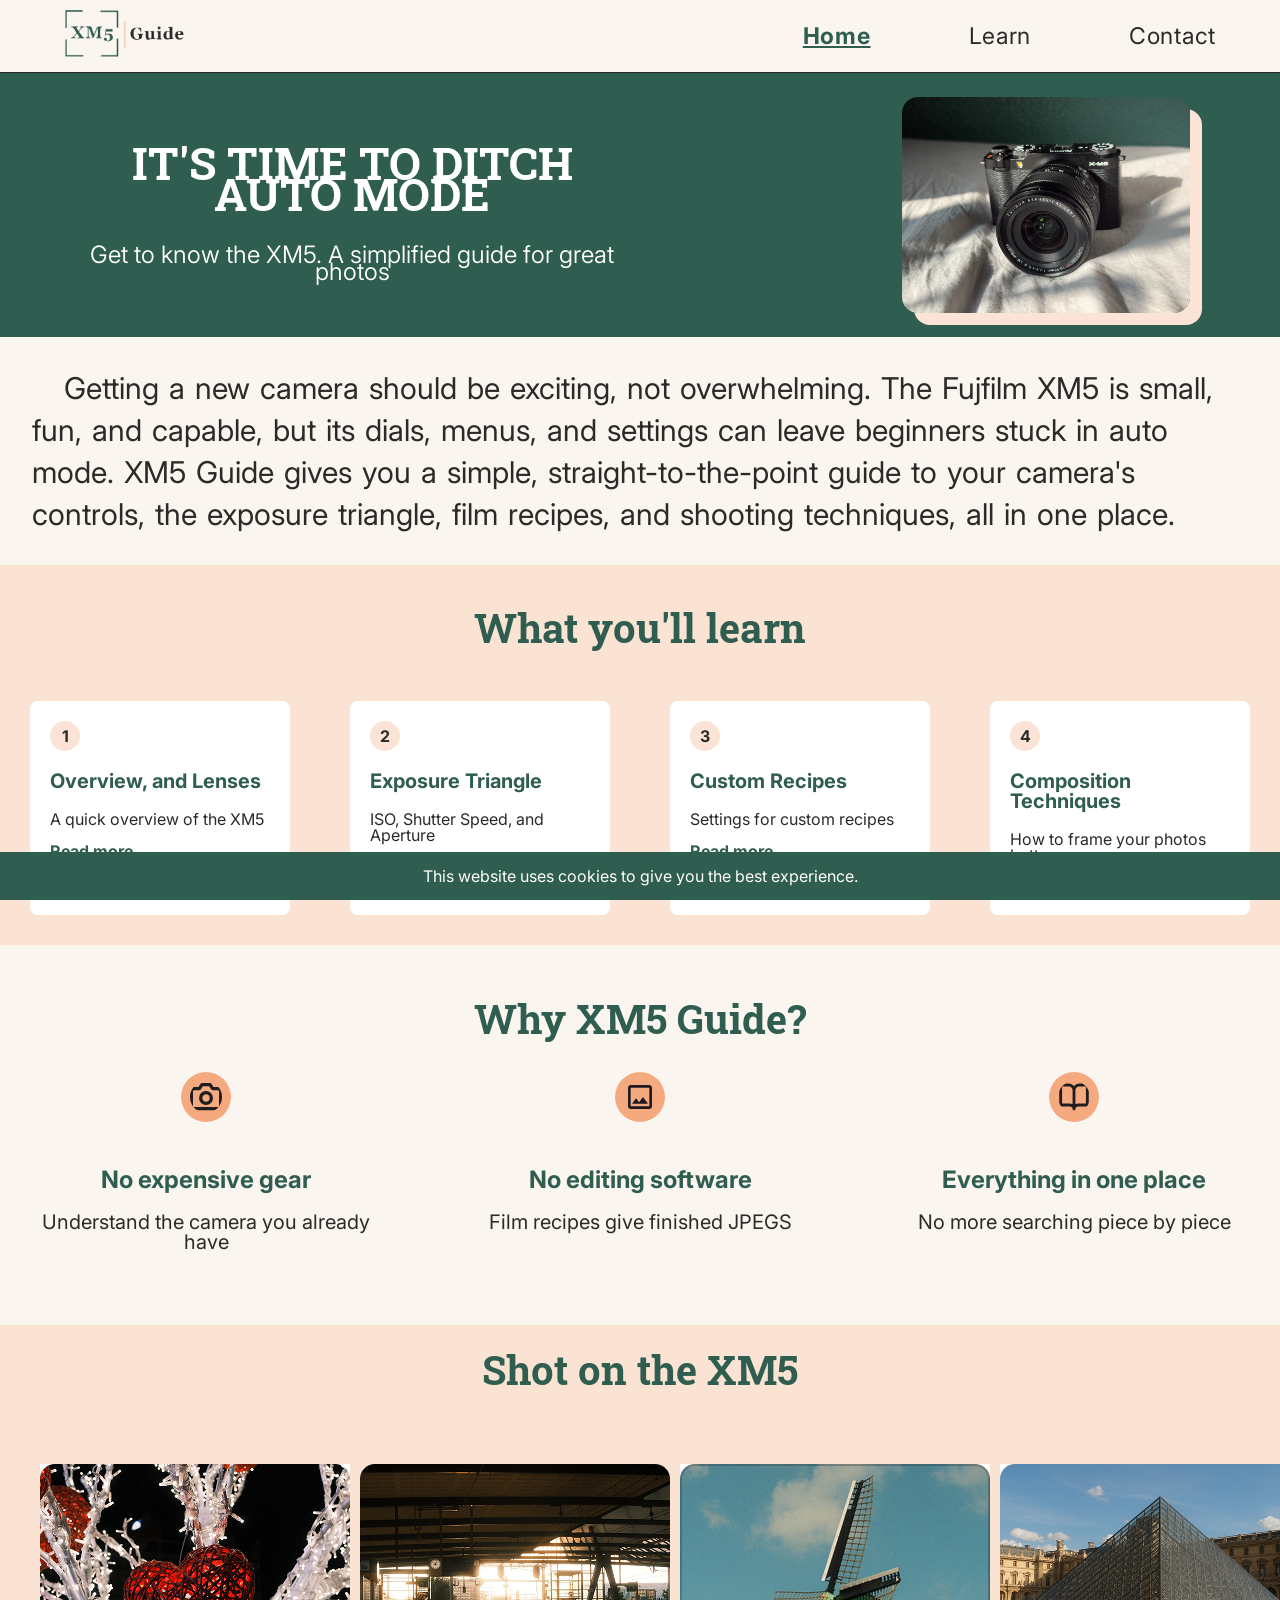
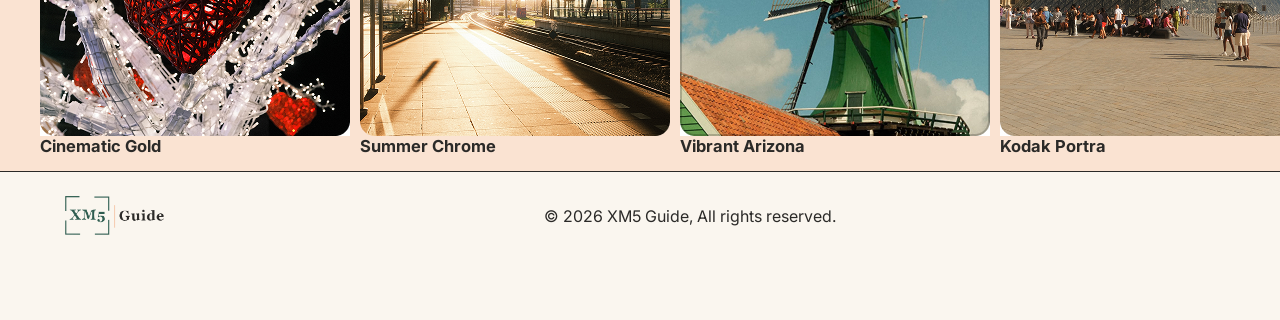
==== commit cc2a1368: "Revert ",.." This reverts commit e3f30604db4a7dae04f57acc507057e4eedcf756." ====
--- a/index.html
+++ b/index.html
@@ -1,152 +1,137 @@
 <!doctype html>
 <html lang="en">
-	<head>
-		<meta charset="UTF-8" />
-		<meta name="viewport" content="width=device-width, initial-scale=1.0" />
-		<meta name="author" content="Christian Rosales" />
-		<title>XM5 Guide | Home</title>
-		<link rel="stylesheet" href="css/styles.css" />
-	</head>
-	<body>
-		<header>
-			<a href="#home" class="logo">
-				<img
-					src="img/logo-transparent-nav-footer.svg"
-					alt="XM5 Guide"
-					title="XM5 Guide"
-			/></a>
-			<nav>
-				<a href="#home" aria-current="page">Home</a>
-				<a href="#page-list">Learn</a>
-				<a href="contact.html">Contact</a>
-			</nav>
-		</header>
+  <head>
+    <meta charset="UTF-8" />
+    <meta name="viewport" content="width=device-width, initial-scale=1.0" />
+    <meta name="author" content="Christian Rosales">
+    <title>XM5 Guide | Home</title>
+    <link rel="stylesheet" href="css/styles.css">
+  </head>
+  <body>
+    <header>
+        <a href="#home" class="logo">
+            <img src="img/logo-transparent-nav-footer.svg" alt="XM5 Guide" title="XM5 Guide"></a>
+        <nav>
+            <a href="#home" aria-current="page">Home</a>
+            <a href="#page-list">Learn</a>
+            <a href="contact.html">Contact</a>
+        </nav>
+    </header>
 
-		<main>
-			<section id="home" class="home-top">
-				<header class="home-text">
-					<h1>IT'S TIME TO DITCH AUTO MODE</h1>
-					<h2>Get to know the XM5. A simplified guide for great photos</h2>
-				</header>
-				<img src="img/hometop.jpg" alt="The XM5" title="The XM5" />
-			</section>
+    <main>
+        <section id="home" class="home-top">
+            <header class="home-text">
+            <h1>IT'S TIME TO DITCH AUTO MODE</h1>
+            <h2>Get to know the XM5. A simplified guide for great photos</h2>
+            </header>
+            <img src="img/hometop.jpg" alt="The XM5" title="The XM5">
+            
+        </section>
 
-			<p class="intro-text">
-				Getting a new camera should be exciting, not overwhelming. The Fujfilm
-				XM5 is small, fun, and capable, but its dials, menus, and settings can
-				leave beginners stuck in auto mode. XM5 Guide gives you a simple,
-				straight-to-the-point guide to your camera's controls, the exposure
-				triangle, film recipes, and shooting techniques, all in one place.
-			</p>
+        <p class="intro-text">
+            Getting a new camera should be exciting, not overwhelming. The Fujfilm XM5 is small, 
+            fun, and capable, but its dials, menus, and settings can leave beginners stuck in auto mode. 
+            XM5 Guide gives you a simple, straight-to-the-point guide to your camera's controls, the exposure triangle, film recipes, and shooting techniques, all in one place.
+        </p>
+        
+        <section id="page-list" class="learn">
+            <h2>What you'll learn</h2>
+            <ul class="cards">
+                <li>
+                    <article class="card">
+                        <p class="card-number">1</p>
+                        <h3>Overview, and Lenses</h3>
+                        <p>A quick overview of the XM5</p>
+                        <a href="detail1.html">Read more</a>
+                    </article>
+                </li>
+                <li>
+                    <article class="card">
+                        <p class="card-number">2</p>
+                        <h3>Exposure Triangle</h3>
+                        <p>ISO, Shutter Speed, and Aperture</p>
+                        <a href="detail2.html">Read more</a>
+                    </article>
+                </li>
+                <li>
+                    <article class="card">
+                        <p class="card-number">3</p>
+                        <h3>Custom Recipes</h3>
+                        <p>Settings for custom recipes</p>
+                        <a href="detail3.html">Read more</a>
+                    </article>
+                </li>
+                <li>
+                    <article class="card">
+                        <p class="card-number">4</p>
+                        <h3>Composition Techniques</h3>
+                        <p>How to frame your photos better</p>
+                        <a href="detail4.html">Read more</a>
+                    </article>
+                </li>
+            </ul>
+        </section>
 
-			<section id="page-list" class="learn">
-				<h2>What you'll learn</h2>
-				<ul class="cards">
-					<li>
-						<article class="card">
-							<p class="card-number">1</p>
-							<h3>Overview, and Lenses</h3>
-							<p>A quick overview of the XM5</p>
-							<a href="detail1.html">Read more</a>
-						</article>
-					</li>
-					<li>
-						<article class="card">
-							<p class="card-number">2</p>
-							<h3>Exposure Triangle</h3>
-							<p>ISO, Shutter Speed, and Aperture</p>
-							<a href="detail2.html">Read more</a>
-						</article>
-					</li>
-					<li>
-						<article class="card">
-							<p class="card-number">3</p>
-							<h3>Custom Recipes</h3>
-							<p>Settings for custom recipes</p>
-							<a href="detail3.html">Read more</a>
-						</article>
-					</li>
-					<li>
-						<article class="card">
-							<p class="card-number">4</p>
-							<h3>Composition Techniques</h3>
-							<p>How to frame your photos better</p>
-							<a href="detail4.html">Read more</a>
-						</article>
-					</li>
-				</ul>
-			</section>
+        <section id="why" class="why">
+            <h2>Why XM5 Guide?</h2>
+            <ul class="benefits">
+                <li>
+                    <img src="img/camera.svg" alt="" class="icon">
+                    <h4>No expensive gear</h4>
+                    <p>Understand the camera you already have</p>
+                </li>
+                <li>
+                    <img src="img/photo.svg" alt="" class="icon">
+                    <h4>No editing software</h4>
+                    <p>Film recipes give finished JPEGS</p>
+                </li>
+                <li>
+                    <img src="img/Book-open.svg" alt="" class="icon">
+                    <h4>Everything in one place</h4>
+                    <p>No more searching piece by piece</p>
+                </li>
+            </ul>
+        </section>
 
-			<section id="why" class="why">
-				<h2>Why XM5 Guide?</h2>
-				<ul class="benefits">
-					<li>
-						<img src="img/camera.svg" alt="" class="icon" />
-						<h4>No expensive gear</h4>
-						<p>Understand the camera you already have</p>
-					</li>
-					<li>
-						<img src="img/photo.svg" alt="" class="icon" />
-						<h4>No editing software</h4>
-						<p>Film recipes give finished JPEGS</p>
-					</li>
-					<li>
-						<img src="img/Book-open.svg" alt="" class="icon" />
-						<h4>Everything in one place</h4>
-						<p>No more searching piece by piece</p>
-					</li>
-				</ul>
-			</section>
+        <section id="sample" class="sample">
+            <h2>Shot on the XM5</h2>
+                <ul class="sample-photos">
+                    <li>
+                        <figure>
+                            <img src="img/Cinegold.jpg" alt="Cinematic Gold" title="Cinematic Gold">
+                            <figcaption>Cinematic Gold</figcaption>
+                        </figure>
+                    </li>
+                    <li>
+                        <figure>
+                            <img src="img/sumchrome.jpg" alt="Summer Chrome" title="Summer Chrome">
+                            <figcaption>Summer Chrome</figcaption>
+                        </figure>
+                    </li>
+                    <li>
+                        <figure>
+                            <img src="img/vibarizona.jpg" alt="Vibrant Arizona" title="Vibrant Arizona">
+                            <figcaption>Vibrant Arizona</figcaption>
+                        </figure>
+                    </li>
+                    <li>
+                        <figure>
+                            <img src="img/kodportra.jpg" alt="Kodak Portra" title="Kodak Portra">
+                            <figcaption>Kodak Portra</figcaption>
+                        </figure>
+                    </li>
+                </ul>
+        </section>
 
-			<section id="sample" class="sample">
-				<h2>Shot on the XM5</h2>
-				<ul class="sample-photos">
-					<li>
-						<figure>
-							<img
-								src="img/Cinegold.jpg"
-								alt="Cinematic Gold"
-								title="Cinematic Gold"
-							/>
-							<figcaption>Cinematic Gold</figcaption>
-						</figure>
-					</li>
-					<li>
-						<figure>
-							<img
-								src="img/sumchrome.jpg"
-								alt="Summer Chrome"
-								title="Summer Chrome"
-							/>
-							<figcaption>Summer Chrome</figcaption>
-						</figure>
-					</li>
-					<li>
-						<figure>
-							<img
-								src="img/vibarizona.jpg"
-								alt="Vibrant Arizona"
-								title="Vibrant Arizona"
-							/>
-							<figcaption>Vibrant Arizona</figcaption>
-						</figure>
-					</li>
-					<li>
-						<figure>
-							<img
-								src="img/kodportra.jpg"
-								alt="Kodak Portra"
-								title="Kodak Portra"
-							/>
-							<figcaption>Kodak Portra</figcaption>
-						</figure>
-					</li>
-				</ul>
-			</section>
-		</main>
+    </main>
 
-		<footer>
-			<p>&copy; 2026 XM5 Guide, All rights reserved.</p>
-		</footer>
-	</body>
+    <footer>
+		<img src="img/logo-transparent-nav-footer.svg" alt="XM5 Guide" title="XM5 Guide" class="footer-logo">
+		<p>&copy; 2026 XM5 Guide, All rights reserved.</p>
+	</footer>
+
+	<aside class="cookies">
+		<p>This website uses cookies to give you the best experience.</p>
+	</aside>
+</body>
 </html>
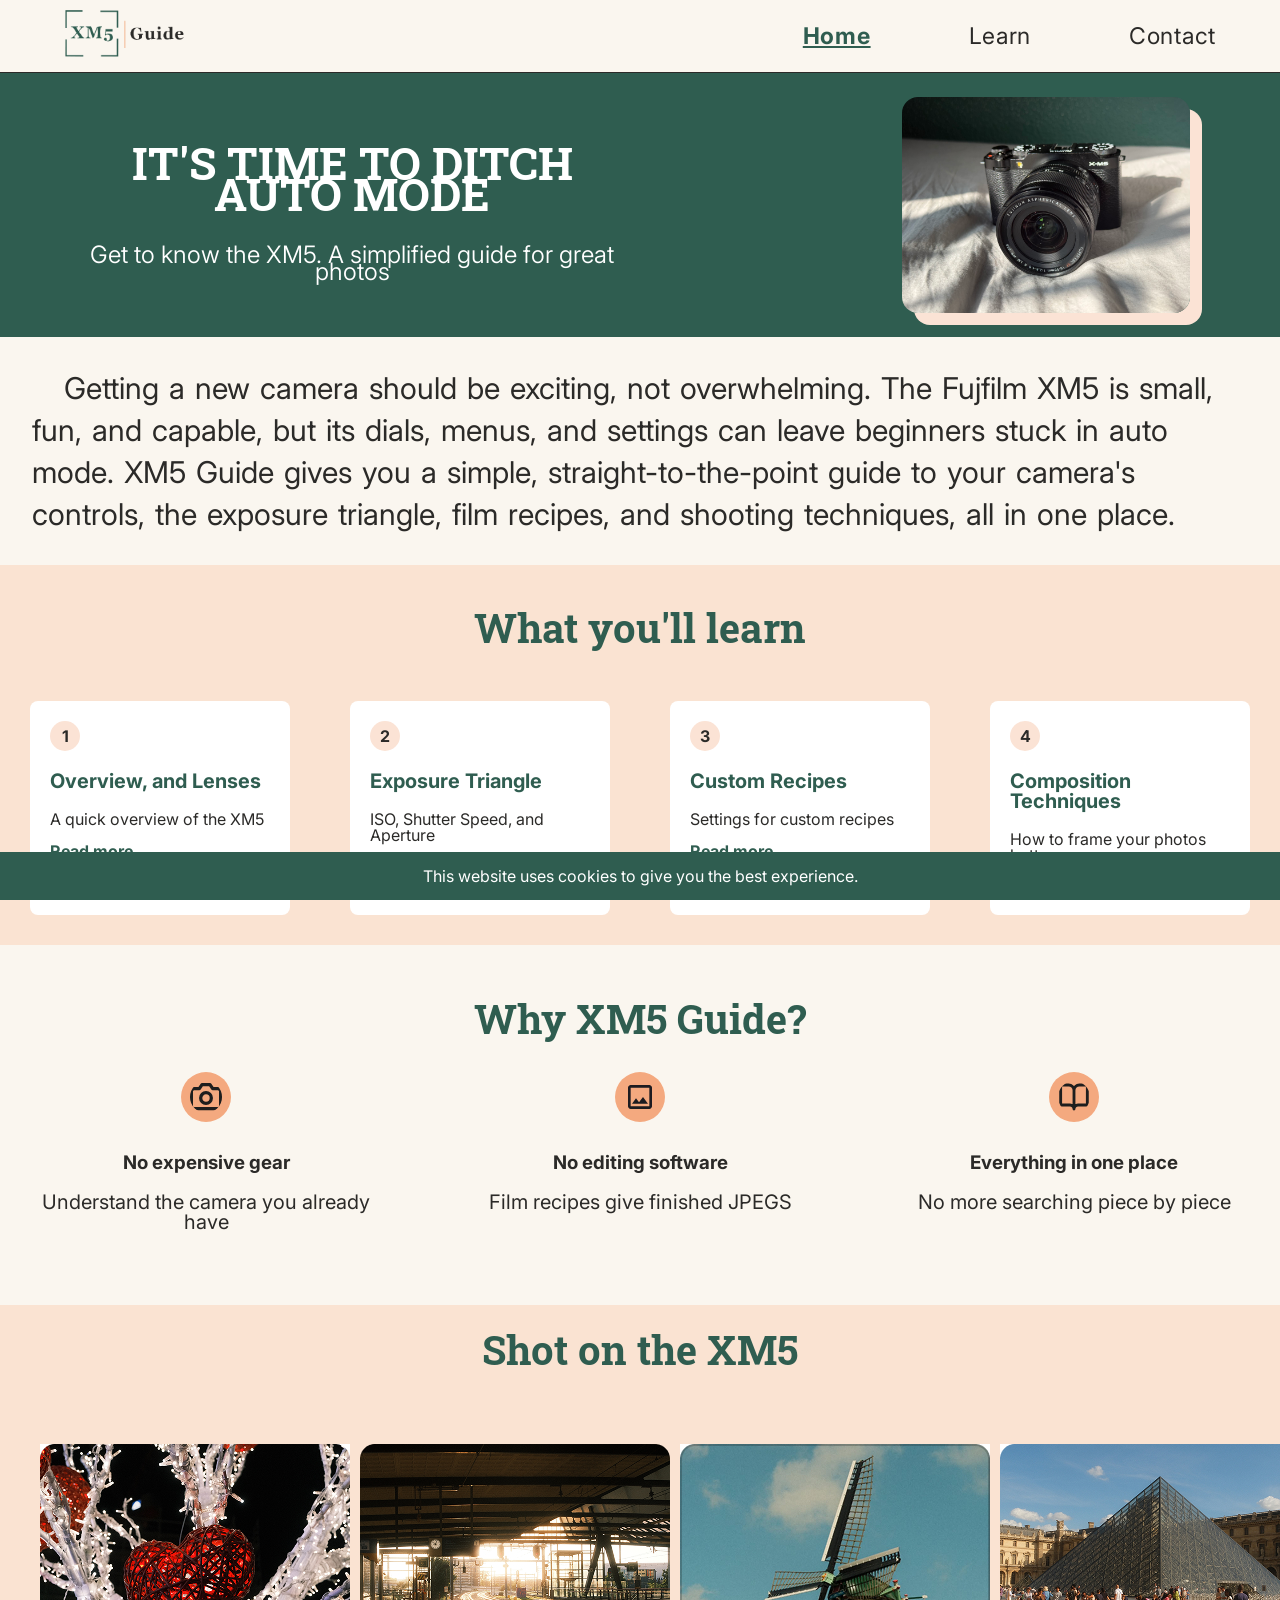
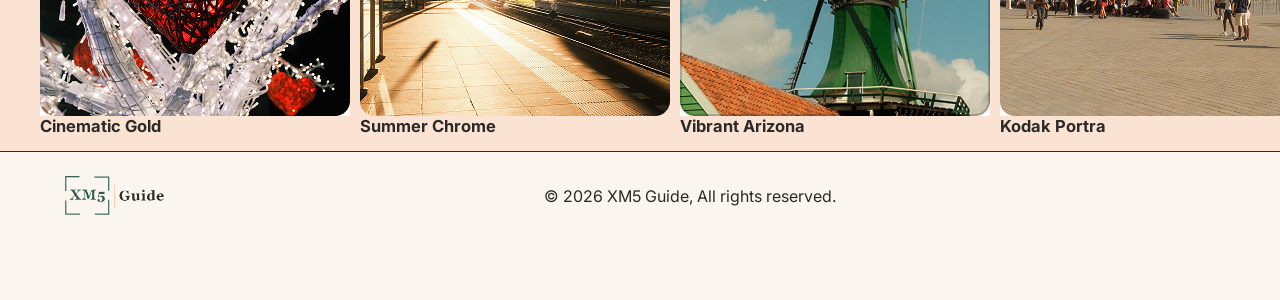
==== commit f9151e07: "final (validated) =" ====
--- a/index.html
+++ b/index.html
@@ -1,137 +1,162 @@
 <!doctype html>
 <html lang="en">
-  <head>
-    <meta charset="UTF-8" />
-    <meta name="viewport" content="width=device-width, initial-scale=1.0" />
-    <meta name="author" content="Christian Rosales">
-    <title>XM5 Guide | Home</title>
-    <link rel="stylesheet" href="css/styles.css">
-  </head>
-  <body>
-    <header>
-        <a href="#home" class="logo">
-            <img src="img/logo-transparent-nav-footer.svg" alt="XM5 Guide" title="XM5 Guide"></a>
-        <nav>
-            <a href="#home" aria-current="page">Home</a>
-            <a href="#page-list">Learn</a>
-            <a href="contact.html">Contact</a>
-        </nav>
-    </header>
+	<head>
+		<meta charset="UTF-8" />
+		<meta name="viewport" content="width=device-width, initial-scale=1.0" />
+		<meta name="author" content="Christian Rosales" />
+		<title>XM5 Guide | Home</title>
+		<link rel="stylesheet" href="css/styles.css" />
+	</head>
+	<body>
+		<header>
+			<a href="#home" class="logo">
+				<img
+					src="img/logo-transparent-nav-footer.svg"
+					alt="XM5 Guide"
+					title="XM5 Guide"
+			/></a>
+			<nav>
+				<a href="#home" aria-current="page">Home</a>
+				<a href="#page-list">Learn</a>
+				<a href="contact.html">Contact</a>
+			</nav>
+		</header>
 
-    <main>
-        <section id="home" class="home-top">
-            <header class="home-text">
-            <h1>IT'S TIME TO DITCH AUTO MODE</h1>
-            <h2>Get to know the XM5. A simplified guide for great photos</h2>
-            </header>
-            <img src="img/hometop.jpg" alt="The XM5" title="The XM5">
-            
-        </section>
+		<main>
+			<section id="home" class="home-top">
+				<header class="home-text">
+					<h1>IT'S TIME TO DITCH AUTO MODE</h1>
+					<h2>Get to know the XM5. A simplified guide for great photos</h2>
+				</header>
+				<img src="img/hometop.jpg" alt="The XM5" title="The XM5" />
+			</section>
 
-        <p class="intro-text">
-            Getting a new camera should be exciting, not overwhelming. The Fujfilm XM5 is small, 
-            fun, and capable, but its dials, menus, and settings can leave beginners stuck in auto mode. 
-            XM5 Guide gives you a simple, straight-to-the-point guide to your camera's controls, the exposure triangle, film recipes, and shooting techniques, all in one place.
-        </p>
-        
-        <section id="page-list" class="learn">
-            <h2>What you'll learn</h2>
-            <ul class="cards">
-                <li>
-                    <article class="card">
-                        <p class="card-number">1</p>
-                        <h3>Overview, and Lenses</h3>
-                        <p>A quick overview of the XM5</p>
-                        <a href="detail1.html">Read more</a>
-                    </article>
-                </li>
-                <li>
-                    <article class="card">
-                        <p class="card-number">2</p>
-                        <h3>Exposure Triangle</h3>
-                        <p>ISO, Shutter Speed, and Aperture</p>
-                        <a href="detail2.html">Read more</a>
-                    </article>
-                </li>
-                <li>
-                    <article class="card">
-                        <p class="card-number">3</p>
-                        <h3>Custom Recipes</h3>
-                        <p>Settings for custom recipes</p>
-                        <a href="detail3.html">Read more</a>
-                    </article>
-                </li>
-                <li>
-                    <article class="card">
-                        <p class="card-number">4</p>
-                        <h3>Composition Techniques</h3>
-                        <p>How to frame your photos better</p>
-                        <a href="detail4.html">Read more</a>
-                    </article>
-                </li>
-            </ul>
-        </section>
+			<p class="intro-text">
+				Getting a new camera should be exciting, not overwhelming. The Fujfilm
+				XM5 is small, fun, and capable, but its dials, menus, and settings can
+				leave beginners stuck in auto mode. XM5 Guide gives you a simple,
+				straight-to-the-point guide to your camera's controls, the exposure
+				triangle, film recipes, and shooting techniques, all in one place.
+			</p>
 
-        <section id="why" class="why">
-            <h2>Why XM5 Guide?</h2>
-            <ul class="benefits">
-                <li>
-                    <img src="img/camera.svg" alt="" class="icon">
-                    <h4>No expensive gear</h4>
-                    <p>Understand the camera you already have</p>
-                </li>
-                <li>
-                    <img src="img/photo.svg" alt="" class="icon">
-                    <h4>No editing software</h4>
-                    <p>Film recipes give finished JPEGS</p>
-                </li>
-                <li>
-                    <img src="img/Book-open.svg" alt="" class="icon">
-                    <h4>Everything in one place</h4>
-                    <p>No more searching piece by piece</p>
-                </li>
-            </ul>
-        </section>
+			<section id="page-list" class="learn">
+				<h2>What you'll learn</h2>
+				<ul class="cards">
+					<li>
+						<article class="card">
+							<p class="card-number">1</p>
+							<h3>Overview, and Lenses</h3>
+							<p>A quick overview of the XM5</p>
+							<a href="detail1.html">Read more</a>
+						</article>
+					</li>
+					<li>
+						<article class="card">
+							<p class="card-number">2</p>
+							<h3>Exposure Triangle</h3>
+							<p>ISO, Shutter Speed, and Aperture</p>
+							<a href="detail2.html">Read more</a>
+						</article>
+					</li>
+					<li>
+						<article class="card">
+							<p class="card-number">3</p>
+							<h3>Custom Recipes</h3>
+							<p>Settings for custom recipes</p>
+							<a href="detail3.html">Read more</a>
+						</article>
+					</li>
+					<li>
+						<article class="card">
+							<p class="card-number">4</p>
+							<h3>Composition Techniques</h3>
+							<p>How to frame your photos better</p>
+							<a href="detail4.html">Read more</a>
+						</article>
+					</li>
+				</ul>
+			</section>
 
-        <section id="sample" class="sample">
-            <h2>Shot on the XM5</h2>
-                <ul class="sample-photos">
-                    <li>
-                        <figure>
-                            <img src="img/Cinegold.jpg" alt="Cinematic Gold" title="Cinematic Gold">
-                            <figcaption>Cinematic Gold</figcaption>
-                        </figure>
-                    </li>
-                    <li>
-                        <figure>
-                            <img src="img/sumchrome.jpg" alt="Summer Chrome" title="Summer Chrome">
-                            <figcaption>Summer Chrome</figcaption>
-                        </figure>
-                    </li>
-                    <li>
-                        <figure>
-                            <img src="img/vibarizona.jpg" alt="Vibrant Arizona" title="Vibrant Arizona">
-                            <figcaption>Vibrant Arizona</figcaption>
-                        </figure>
-                    </li>
-                    <li>
-                        <figure>
-                            <img src="img/kodportra.jpg" alt="Kodak Portra" title="Kodak Portra">
-                            <figcaption>Kodak Portra</figcaption>
-                        </figure>
-                    </li>
-                </ul>
-        </section>
+			<section id="why" class="why">
+				<h2>Why XM5 Guide?</h2>
+				<ul class="benefits">
+					<li>
+						<img src="img/camera.svg" alt="" class="icon" />
+						<h3>No expensive gear</h3>
+						<p>Understand the camera you already have</p>
+					</li>
+					<li>
+						<img src="img/photo.svg" alt="" class="icon" />
+						<h3>No editing software</h3>
+						<p>Film recipes give finished JPEGS</p>
+					</li>
+					<li>
+						<img src="img/Book-open.svg" alt="" class="icon" />
+						<h3>Everything in one place</h3>
+						<p>No more searching piece by piece</p>
+					</li>
+				</ul>
+			</section>
 
-    </main>
+			<section id="sample" class="sample">
+				<h2>Shot on the XM5</h2>
+				<ul class="sample-photos">
+					<li>
+						<figure>
+							<img
+								src="img/Cinegold.jpg"
+								alt="Cinematic Gold"
+								title="Cinematic Gold"
+							/>
+							<figcaption>Cinematic Gold</figcaption>
+						</figure>
+					</li>
+					<li>
+						<figure>
+							<img
+								src="img/sumchrome.jpg"
+								alt="Summer Chrome"
+								title="Summer Chrome"
+							/>
+							<figcaption>Summer Chrome</figcaption>
+						</figure>
+					</li>
+					<li>
+						<figure>
+							<img
+								src="img/vibarizona.jpg"
+								alt="Vibrant Arizona"
+								title="Vibrant Arizona"
+							/>
+							<figcaption>Vibrant Arizona</figcaption>
+						</figure>
+					</li>
+					<li>
+						<figure>
+							<img
+								src="img/kodportra.jpg"
+								alt="Kodak Portra"
+								title="Kodak Portra"
+							/>
+							<figcaption>Kodak Portra</figcaption>
+						</figure>
+					</li>
+				</ul>
+			</section>
+		</main>
 
-    <footer>
-		<img src="img/logo-transparent-nav-footer.svg" alt="XM5 Guide" title="XM5 Guide" class="footer-logo">
-		<p>&copy; 2026 XM5 Guide, All rights reserved.</p>
-	</footer>
+		<footer>
+			<img
+				src="img/logo-transparent-nav-footer.svg"
+				alt="XM5 Guide"
+				title="XM5 Guide"
+				class="footer-logo"
+			/>
+			<p>&copy; 2026 XM5 Guide, All rights reserved.</p>
+		</footer>
 
-	<aside class="cookies">
-		<p>This website uses cookies to give you the best experience.</p>
-	</aside>
-</body>
+		<aside class="cookies">
+			<p>This website uses cookies to give you the best experience.</p>
+		</aside>
+	</body>
 </html>
--- a/css/styles.css
+++ b/css/styles.css
@@ -123,7 +123,7 @@
     background-color: white;
     border-radius: 8px;
     padding: 20px;
-    gap: 3
+    gap: 3px;
 }
 
 .card h3{
@@ -185,7 +185,7 @@
 
 .benefits p
 {
-    margin-top: 0.5;
+    margin-top: 0.5px;
     font-size: 20px;
 }
 
@@ -500,7 +500,7 @@
     background-color: white;
     border-radius: 8px;
     padding: 20px;
-    gap: 3
+    gap: 3px;
 }
 .tip-number{
 	width: 33px;
@@ -918,7 +918,7 @@
 		width: auto;
 	}
 
-	.benefits h4{
+	.benefits h3{
 		font-size: 20px;
 	}
 
@@ -1025,7 +1025,7 @@
 		width: auto;
 	}
 
-	.exp-triangle h3{
+	.exp-triangle h2{
 		font-size: 22px;
 	}
 
@@ -1044,7 +1044,7 @@
 		width: 100%;
 	}
 
-	.recipe h3{
+	.recipe h2{
 		font-size: 24px;
 	}
 
